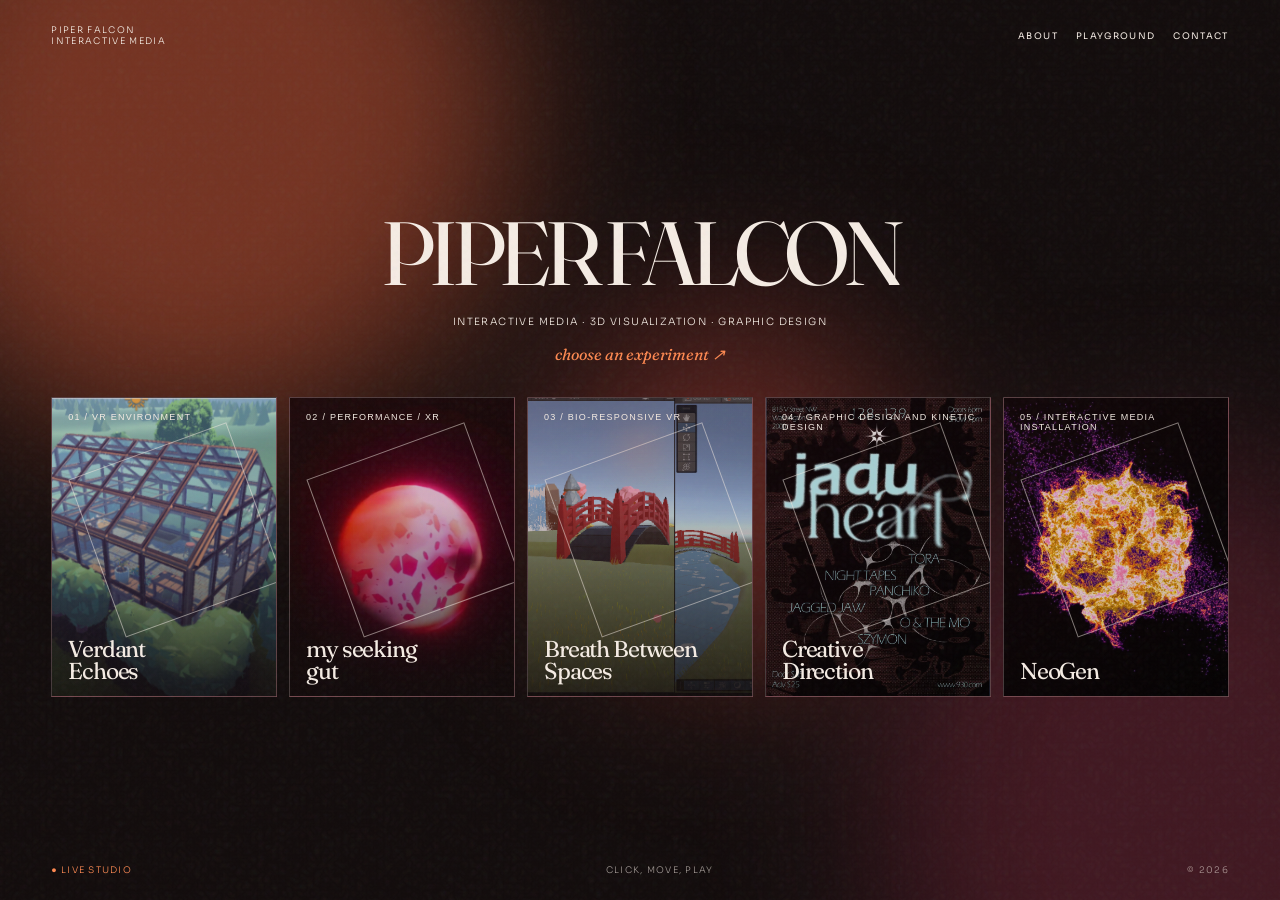
==== index.html @ ee4514fc "Add currentDetail and update project details" ====
<!doctype html>
<html lang="en">
<head>
  <meta charset="UTF-8"><meta name="viewport" content="width=device-width,initial-scale=1">
  <title>Piper Falcon — Interdisciplinary Media Artist</title>
  <link rel="preconnect" href="https://fonts.googleapis.com">
  <link rel="preconnect" href="https://fonts.gstatic.com" crossorigin>
  <link href="https://fonts.googleapis.com/css2?family=Fraunces:opsz,wght@9..144,400;9..144,500&family=Sora:wght@300;400;500&display=swap" rel="stylesheet">
  <style>
    :root{
        --ink:#130d0d;
        --panel:#1d1113;
        --cream:#f5ece4;
        --orange:#ff8a52;
        --wine:#6b2334;
        --serif:Fraunces,Georgia,serif;
        --sans:Sora,Arial,sans-serif
    }
    *{
        box-sizing:border-box;
    }
    body{
        margin:0;
        background:var(--ink);
        color:var(--cream);
        font-family:var(--sans);
        font-weight:300;
        min-height:100svh;
        overflow:hidden;
    }
    .grain{
        position:fixed;
        inset:0;
        z-index:20;
        pointer-events:none;
        opacity:.05;
        background-image:url("data:image/svg+xml,%3Csvg viewBox='0 0 160 160' xmlns='http://www.w3.org/2000/svg'%3E%3Cfilter id='n'%3E%3CfeTurbulence baseFrequency='.8' numOctaves='4'/%3E%3C/filter%3E%3Crect width='100%25' height='100%25' filter='url(%23n)'/%3E%3C/svg%3E")
    }
    .cursor{
        position:fixed;
        width:44px;
        height:44px;
        border-radius:50%;
        background:var(--orange);
        filter:blur(18px);
        opacity:.23;
        pointer-events:none;
        z-index:30;
        transform:translate(-50%,-50%);
        transition:width .6s,height .6s,opacity .6s;
    }
    .cursor.big{
        width:120px;
        height:120px;
        opacity:.38;
    }
    .blobs{
        position:fixed;
        inset:0;
        overflow:hidden;
        z-index:-1;
    }
    .blob{
        position:absolute;
        border-radius:50%;
        filter:blur(80px);
        opacity:.52;
        mix-blend-mode:screen;
    }
    .blob.a{
        width:50vw;
        height:50vw;
        background:#cf5837;
        left:-10vw;
        top:-16vw;
        animation:d1 40s ease-in-out infinite alternate;
    }
    .blob.b{
        width:46vw;
        height:54vw;
        background:var(--wine);
        right:-15vw;
        bottom:-20vw;
        animation:d2 53s ease-in-out infinite alternate;
    }
    .blob.c{
        width:28vw;
        height:28vw;
        background:#9e3a31;
        left:43%;top:34%;
        animation:d3 48s ease-in-out infinite alternate;
    }
    @keyframes d1{
        to{
            transform:translate(25vw,24vh);
        }}
    @keyframes d2{
        to{
            transform:translate(-26vw,-22vh);
        }}
    @keyframes d3{
        to{
            transform:translate(-14vw,18vh) scale(1.35);
        }}
    .shell{
        height:100svh;
        min-height:620px;
        padding:24px clamp(20px,4vw,58px);
        display:grid;
        grid-template-rows:auto 1fr auto;
    }
    .top{
        display:flex;
        justify-content:space-between;
        align-items:center;
        z-index:2;
    }
    .mark{
        font-size:9px;
        line-height:1.2;
        letter-spacing:.15em;
        text-transform:uppercase;
    }
    .menu{
        display:flex;
        gap:18px;
    }
    .menu button,.close{
        appearance:none;
        border:0;
        background:none;
        color:var(--cream);
        font:9px var(--sans);
        letter-spacing:.15em;
        text-transform:uppercase;
        cursor:pointer;
        padding:6px 0;
    }
    .menu button:hover,.menu button.active{
        color:var(--orange);
    }
    .stage{
        display:flex;
        flex-direction:column;
        align-items:center;
        text-align:center;
        gap:2.5vw;
        max-width:1400px;
        width:100%;
        margin:auto;
    }

    .title{
        width:100%;
    }

    .title h1{
        font:400 clamp(3rem,7vw,7rem)/.85 var(--serif);
        letter-spacing:-.07em;
        margin:0;
    }
    .title p{
        font-size:10px;
        letter-spacing:.14em;
        line-height:1.8;
        text-transform:uppercase;
        margin:1.4rem 0 0;
    }
    .hint{
        color:var(--orange);
        font:italic 16px var(--serif);
        margin-top:.8rem;
        transform:none;
        display:inline-block;
    }
    .work-grid{
        display:grid;
        grid-template-columns:repeat(5,1fr);
        gap:12px;
        align-self:center;
        width:100%;
    }
    .project{
        height:clamp(180px,24vw,300px);
        padding:16px;
        position:relative;
        text-align:left;
        border:1px solid rgba(245,236,228,.18);
        color:var(--cream);
        cursor:pointer;
        overflow:hidden;
        background:linear-gradient(135deg,#5d2630,#1e1215);
        transition:transform 1.6s cubic-bezier(.2,.8,.2,1),border-color .4s;
    }

    .project:before{
        content:"";
        position:absolute;
        width:74%;
        aspect-ratio:1;
        border:1px solid rgba(245,236,228,.5);
        left:18%;
        top:16%;
        transform:rotate(-20deg);
        transition:transform .8s;z-index:1;
    }
    .project img{
        position:absolute;
        inset:0;
        width:100%;
        height:100%;
        object-fit:cover;
        opacity:.8;
        transition:transform .8s;
    }
    .project.image-project:after{
        content:"";
        position:absolute;
        inset:0;
        background:linear-gradient(0deg,rgba(18,12,12,.82),rgba(18,12,12,.03) 65%);
    }
    .project:hover{
        transform:translateY(-9px);
        border-color:var(--orange);
    }
    .project:hover:before{
        transform:rotate(15deg) scale(1.2);
    }
    .project:hover img{
        transform:scale(1.08);
    }
    .project small{
        position:absolute;
        top:14px;
        left:16px;
        font-size:9px;
        letter-spacing:.14em;
        text-transform:uppercase;
        z-index:2;
    }
    .project strong{
        position:absolute;
        bottom:14px;
        left:16px;
        font:400 clamp(1.15rem,1.8vw,1.8rem)/.95 var(--serif);
        letter-spacing:-.05em;
        z-index:2;
    }
    .bottom{
        display:flex;
        justify-content:space-between;
        align-items:end;
        font-size:9px;
        letter-spacing:.14em;
        text-transform:uppercase;
        color:rgba(245,236,228,.62);
    }
    .pulse{
        color:var(--orange);
        animation:pulse 2.5s ease infinite;
    }
    @keyframes pulse{
        50%{opacity:.3};
    }
    .overlay{
        position:fixed;
        inset:0;
        background:rgba(12,7,8,.76);
        backdrop-filter:blur(14px);
        z-index:40;
        display:grid;
        place-items:center;
        padding:clamp(16px,4vw,50px);
        opacity:0;
        pointer-events:none;
        transition:opacity .5s;
    }
    .overlay.open{
        opacity:1;
        pointer-events:auto;
    }
    .modal{
        width:min(1120px,100%);
        height:min(760px,88svh);
        background:#211315;
        border:1px solid rgba(245,236,228,.2);
        position:relative;
        display:grid;
        grid-template-columns:1fr;
        overflow:auto;
        transform:translateY(20px);
        transition:transform .6s;
    }
    .overlay.open .modal{
        transform:none;
    }
    .close{
        position:absolute;
        right:22px;
        top:18px;
        z-index:4;
    }
    .modal-art{
        height:clamp(390px,58vh,620px);
        min-height:390px;
        background:linear-gradient(145deg,#a54633,#2b151d);
        position:relative;
        overflow:hidden;
    }
    .modal-art:before{
        content:"";
        position:absolute;
        width:66%;
        height:66%;
        border:1px solid rgba(245,236,228,.55);
        left:16%;
        top:15%;
        transform:rotate(-17deg);
    }
    .modal-art:after{
        content:"process / sketch / render";
        position:absolute;
        left:10%;
        bottom:9%;
        color:var(--orange);
        font:italic 18px var(--serif);
        transform:none;
    }
    .modal-art.has-image:before{
        display:none;
    }
    .modal-art.has-image:after{
        content:"";
        display:block;
        inset:0;
        left:0;
        bottom:auto;
        transform:none;
        background:linear-gradient(135deg,rgba(13,8,10,.53),rgba(19,13,13,.14) 55%,rgba(255,138,82,.16)),url("data:image/svg+xml,%3Csvg viewBox='0 0 140 140' xmlns='http://www.w3.org/2000/svg'%3E%3Cfilter id='n'%3E%3CfeTurbulence baseFrequency='.95' numOctaves='3'/%3E%3C/filter%3E%3Crect width='100%25' height='100%25' filter='url(%23n)' opacity='.38'/%3E%3C/svg%3E");
        mix-blend-mode:soft-light;
        pointer-events:none;
    }
    .modal-art img,.modal-art video{
        width:100%;
        height:100%;
        min-height:100%;
        object-fit:cover;
        display:block;
    }
    .modal-art.has-image img{
        object-fit:cover;
        padding:0;
        background:#151013;
        filter:saturate(.72) contrast(.88) brightness(.76);
        transform:scale(1.025);
    }
    .modal-art.has-video video{
        filter:saturate(.78) contrast(.9) brightness(.78);
    }
    .modal-copy{
        padding:clamp(40px,7vw,92px) clamp(25px,9vw,150px);
        display:flex;
        flex-direction:column;
        justify-content:center;
    }
    .modal-copy small{
        color:var(--orange);
        font-size:9px;
        letter-spacing:.15em;
        text-transform:uppercase;
    }
    .modal-copy h2{
        font:400 clamp(3.5rem,6vw,6rem)/.85 var(--serif);
        letter-spacing:-.08em;
        margin:1rem 0 1.8rem;
    }
    .modal-copy p{
        font-size:13px;
        line-height:1.9;
        color:rgba(245,236,228,.72);
        max-width:680px;
    }
    .modal-copy button{
        align-self:flex-start;
        margin-top:1.5rem;
        color:var(--orange);
        background:none;
        border:0;
        border-bottom:1px solid var(--orange);
        padding:0 0 .5rem;
        font:10px var(--sans);
        letter-spacing:.14em;
        text-transform:uppercase;
        cursor:pointer;
    }
    .case-study{
        display:none;
        margin-top:2.5rem;
    }

    .case-study.show{
        display:block;
    }
  
    .case-study h3{
        font:400 1.4rem var(--serif);
        margin:2.4rem 0 .6rem;
        color:var(--cream);
    }
    .case-study h4{
        color:var(--orange);
        font-size:9px;
        letter-spacing:.16em;
        text-transform:uppercase;
        margin:3.4rem 0 .7rem;
    }
    .case-study p{
        font-size:12px;
        line-height:1.8;
    }
    .case-gallery,.case-gallery.environment{
        display:grid;
        grid-template-columns:1fr;
        gap:1.25rem;
        margin-top:1.25rem;
    }
    .case-gallery:not(.creative-gallery) img,.case-gallery:not(.creative-gallery) video{
        width:100%;
        aspect-ratio:1.45;
        object-fit:cover;
        filter:saturate(.85);
        transition:filter .4s;
    }
    .case-gallery img:hover{
        filter:saturate(1.15);
    }
    .asset-label{
        display:block;
        color:rgba(245,236,228,.55);
        font-size:9px;
        letter-spacing:.1em;
        text-transform:uppercase;
        margin-top:7px;
    }
    .play{
        position:fixed;
        inset:0;
        background:var(--panel);
        z-index:35;
        padding:clamp(20px,4vw,58px);
        transform:translateY(100%);
        transition:transform .75s cubic-bezier(.75,0,.2,1);
    }
    .play.open{
        transform:none;
    }
    .playhead{
        display:flex;
        justify-content:space-between;
        align-items:start;
    }
    .play h2{
        font:400 clamp(3.6rem,8vw,8rem)/.85 var(--serif);
        letter-spacing:-.08em;
        margin:2rem 0;
    }
    .canvas{
        height:min(54vh,520px);
        border:1px solid rgba(245,236,228,.18);
        position:relative;
        overflow:hidden;
        cursor:crosshair;
        background:#33161c;
    }
    .trail{
        position:absolute;
        inset:0;
        width:100%;
        height:100%;
        pointer-events:none;
        mix-blend-mode:screen;
    }
    .orb{
        width:250px;
        height:250px;
        border-radius:50%;
        position:absolute;
        left:50%;
        top:50%;
        transform:translate(-50%,-50%);
        background:radial-gradient(circle at 35% 30%,#ffe1bd,#ff8050 25%,#72253e 64%,transparent 67%);
        filter:blur(2px);
        transition:transform .16s ease;
        pointer-events:none;
    }
    .canvas p{
        position:absolute;
        z-index:2;
        left:20px;
        bottom:14px;
        margin:0;
        font-size:9px;
        letter-spacing:.15em;
        line-height:1.8;
        text-transform:uppercase;
        pointer-events:none;
    }
    .play .close{
        position:static;
    }
    .aboutcard{
        position:fixed;
        inset:0;
        background:rgba(12,7,8,.8);
        backdrop-filter:blur(14px);
        z-index:36;
        display:grid;place-items:center;
        padding:20px;
        opacity:0;
        pointer-events:none;
        transition:.45s;
    }
    .aboutcard.open{
        opacity:1;
        pointer-events:auto;
    }
    .aboutinner{
        max-width:700px;
        text-align:center;
    }
    .aboutinner h2{
        font:400 clamp(3.5rem,9vw,8rem)/.84 var(--serif);
        letter-spacing:-.08em;
        margin:1rem 0 2rem;
    }
    .aboutinner p{
        max-width:500px;
        margin:0 auto;
        line-height:1.9;
        font-size:14px;
        color:rgba(245,236,228,.72);
    }
    .aboutinner .close{
        position:static;
        margin-top:3rem;
        color:var(--orange);
        border-bottom:1px solid var(--orange);
    }
    @media(max-width:680px){
        body{overflow:auto}
        .shell{
            min-height:100svh;
            height:auto;
        }
        .stage{
            grid-template-columns:1fr;
            padding:8vh 0 4vh;
            gap:3rem;
        }
        .work-grid{
            width:100%;
            display:grid;
            grid-template-columns:repeat(2, minmax(120px, 1fr));
            gap:12px;
            align-self:center;
            max-height:70vh;
            overflow-y:auto;
            padding-right:6px;
        }
        .modal{
            grid-template-columns:1fr;
            overflow:auto;
        }
        .modal-art{
            min-height:220px;
        }
        .modal-copy{
            min-height:420px;
        }
        .menu{
            gap:10px;
        }
        .menu button{
            font-size:8px;
        }
        .bottom{
            margin-top:1.5rem;
        }
    }
    .case-gallery.creative-gallery{
        display:block;
        column-count:2;
        column-gap:10px;
        margin-top:1.5rem;
    }
    .case-gallery.creative-gallery figure {
        display:inline-block;
        width:100%;
        margin: 0 0 10px;
        break-inside:avoid;
    }
    .case-gallery.creative-gallery img{
        width:100%;
        height:auto;
        aspect-ratio:auto;
        object-fit:contain;
        display:block;
        filter:saturate(.85);
        transition:transform .4s ease, filter .4s ease;
    }
    .case-gallery.creative-gallery img:hover{
        transform:translateY(-5px);
        filter:saturate(1.15);
    }
    .case-gallery.creative-gallery figcaption{
        margin-top:7px;
    }

    .coverflow{
        position:relative;
        width:100%;
        height:100%;
        transform-style:preserve-3d;
    }

    .coverflow::-webkit-scrollbar{
        display:none;
    }

    .cover{
        position:absolute;
        top:50%;
        left:50%;
        max-width:420px;
        max-height:420px;
        display:flex;
        justify-content:center;
        align-items:center;
        transform-style:preserve-3d;
        transform-origin: center center;
        transition:transform 2.5s cubic-bezier(.25,.85,.25,1), opacity:.9s, filter .9s;
        cursor:pointer;
    }

    .cover.active{
        transform: rotateY(0deg) scale(1.15);
        opacity:1;
        filter:none;
        z-index:20;
    }

    .cover.active + .cover{
        transform: rotateY(-35deg) scale(.82);
    }

    .cover:first-child{
        margin-left:0;
    }

    .cover img, .cover video{
        max-width:420px;
        max-height:420px;
        object-fit:cover;
        width:auto;
        height:auto;
        box-shadow:0 20px 40px rgba(0,0,0,.6);
        -webkit-box-reflect:
            below 8px
            linear-gradient(transparent,rgba(255,255,255,.22)
        );
    }

    .coverflow-stage{
        background:radial-gradient(circle at center, rgba(70,70,70,.12) 0%, rgba(15,15,15,.9) 45%, #000 100%);
        height:600px;
        overflow:hidden;
        position:relative;
        perspective:3000px;
        perspective-origin:center 35%;
    }

    .cover span{
        display:block;
        margin-top:14px;
        text-align:center;
        font-size:.8rem;
        letter-spacing:.12em;
        text-transform:uppercase;
    }

    .cover-btn{
        position:absolute;
        top:50%;
        transform:translateY(-50%);
        width:44px;
        height:44px;
        border:none;
        border-radius:50%;
        background:rgba(255,255,255,.08);
        color:white;
        cursor:pointer;
        z-index:100;
    }

.cover-btn.prev{
    left:20px;
}

.cover-btn.next{
    right:20px;
}

.website-preview{
    display:flex;
    flex-direction:column;
    align-items:center;
    gap:1.25rem;
    margin:3rem 0;
}

.website-preview img{
    width:100%;
    border:1px solid rgba(255,255,255,.12);
}

.website-link{
    color:#ff7a3d;
    text-decoration:none;
    font-family:"JetBrains Mono", monospace;
    text-transform:uppercase;
    letter-spacing:.15em;
    font-size:.8rem;
    transition:.25s ease;
}

.website-link:hover{
    color:#fff;
    transform:translateY(-2px);
}

  </style>
</head>
<body>
  <div class="grain"></div>
  <div class="cursor"></div>
  <div class="blobs">
    <i class="blob a"></i>
    <i class="blob b"></i>
    <i class="blob c"></i>
  </div>

  <main class="shell">

    <header class="top">
        <span class="mark">Piper Falcon<br>Interactive media
            </span>
        <nav class="menu">
            <button data-open="about">About</button>
            <button data-open="play">Playground</button>
            <button data-open="contact">Contact</button>
        </nav>
    </header>

    <section class="stage">
        <div class="title">
            <h1>PIPER FALCON</h1>
            <p>Interactive media · 3D visualization · Graphic design</p>
            <span class="hint">choose an experiment ↗</span>
        </div>
        <div class="work-grid" aria-label="Projects">
            <button class="project image-project" data-project="Verdant Echoes">
                <img src="images/verdant-exterior.png" alt="Verdant Echoes virtual greenhouse exterior">
                <small>01 / VR environment</small>
                <strong>Verdant<br>Echoes</strong>
            </button>
            <button class="project image-project" data-project="my seeking gut">
                <img src="images/seeking-gut-nebula.png" alt="Generative nebula visual for my seeking gut">
                <small>02 / performance / XR</small>
                <strong>my seeking<br>gut</strong>
            </button>
            <button class="project image-project" data-project="Breath Between Spaces">
                <img src="images/breath-environment-overview.png" alt="Breath Between Spaces virtual garden">
                <small>03 / bio-responsive VR</small>
                <strong>Breath Between<br>Spaces</strong>
            </button>
            <button class="project" data-project="Creative Direction">
                <img src="images/creative-hero.jpg" alt="Creative Direction">
                <small>04 / Graphic Design and Kinetic Design</small>
                <strong>Creative<br>Direction</strong>
            </button>
            <button class="project" data-project="NeoGen">
                <img src="images/neoGen-cover.jpg" alt="NeoGen Installation Proposal">
                <small>05 / Interactive Media Installation</small>
                <strong>NeoGen</strong>
            </button>
        </div>
    </section>

    <footer class="bottom">
        <span class="pulse">● live studio</span>
        <span>Click, move, play</span>
        <span>© 2026</span>
    </footer>

  </main>

  <section class="overlay" id="projectModal">
    <article class="modal">
        <button class="close" data-close="projectModal">Close ×
            </button>
        <div class="modal-art" id="modalArt"></div>
        <div class="modal-copy">
            <small id="projectType">Selected work</small>
            <h2 id="projectTitle">Verdant<br>Echoes</h2>
            <p id="projectText">An immersive VR installation exploring the emotional symbolism of plants across American and Korean cultural contexts.</p>
            <button id="cycle">Next process note ↓</button>
            <div class="case-study" id="verdantDetail">
                <h4>01 / Enter the environment</h4>
                <div class="case-gallery environment">
                    <figure>
                        <img src="images/verdant-exterior.png" alt="Exterior view of the Verdant Echoes greenhouse">
                        <figcaption class="asset-label">Virtual greenhouse exterior</figcaption>
                    </figure>
                    <figure>
                        <img src="images/verdant-greenhouse.png" alt="Inside the Verdant Echoes greenhouse">
                        <figcaption class="asset-label">Greenhouse interior</figcaption>
                    </figure>
                    <figure>
                        <img src="images/verdant-shelf.png" alt="Decorative shelf integrated in the VR greenhouse">
                        <figcaption class="asset-label">Environmental prop integration</figcaption>
                    </figure>
                </div>
                <h3>Project overview</h3>
                <p>Verdant Echoes explores how emotional cues can be communicated through environmental design. I modeled and developed emotion-based plant and decorative assets, translating abstract ideas into form, color, and material within an immersive space.</p>
                <h3>Concept & intent</h3>
                <p>Descriptive keywords and visual references guided plant silhouette, surface detail, and palette—making emotional qualities readable as tangible in-world assets.</p>
                <h4>02 / Research sketches</h4>
                <p>Early plant research connected reference imagery, emotional descriptors, and form studies. These sketches established the visual language that guided each final model.</p>
                <div class="case-gallery">
                    <figure>
                        <img src="images/verdant-research-sketches-01.png" alt="Early plant emotion research and concept sketches">
                        <figcaption class="asset-label">Emotion, reference & silhouette studies</figcaption>
                    </figure>
                    <figure>
                        <img src="images/verdant-research-sketches-02.png" alt="Additional plant concept sketches and research">
                        <figcaption class="asset-label">Plant research continuation</figcaption>
                    </figure>
                </div>
                <h4>03 / Plant & prop development</h4>
                <p>Each asset was modeled in Maya with clean topology and optimized for real-time VR. Scale, variation, and placement were designed to support mood, spatial rhythm, and visual cohesion inside the greenhouse.</p>
                <div class="case-gallery">
                    <figure>
                        <img src="images/verdant-flowers.png" alt="Flower assets in development">
                        <figcaption class="asset-label">Plant study</figcaption>
                    </figure>
                    <figure>
                        <img src="images/verdant-planter-box.jpg" alt="Wooden planter box 3D asset">
                        <figcaption class="asset-label">Planter box</figcaption>
                    </figure>
                    <figure>
                        <img src="images/verdant-wheel-planter.jpg" alt="Wheel planter 3D asset">
                        <figcaption class="asset-label">Wheel planter</figcaption>
                    </figure>
                    <figure>
                        <img src="images/verdant-poppy.jpg" alt="Poppy 3D plant asset">
                        <figcaption class="asset-label">Poppy</figcaption>
                    </figure>
                    <figure>
                        <img src="images/verdant-wire-shelf.jpg" alt="Wire shelf 3D prop asset">
                        <figcaption class="asset-label">Wire shelf</figcaption>
                    </figure>
                    <figure>
                        <img src="images/verdant-lotus.jpg" alt="Lotus 3D plant asset">
                        <figcaption class="asset-label">Lotus</figcaption>
                    </figure>
                    <figure>
                        <img src="images/verdant-mugwort.jpg" alt="Mugwort 3D plant asset">
                        <figcaption class="asset-label">Mugwort</figcaption>
                    </figure>
                </div>
                <h3>Research context</h3>
                <p>Developed alongside a study of how environmental elements influence emotional perception in immersive VR experiences. Those findings informed asset design decisions throughout the project.</p>
            </div>
            <div class="case-study" id="gutDetail">
                <h4>01 / A ritual in extended reality</h4>
                <div class="case-gallery environment">
                    <figure>
                        <video controls preload="metadata" poster="images/seeking-gut-nebula.png">
                            <source src="images/seeking-gut-performance-recording.mp4" type="video/mp4">
                        </video>
                        <figcaption class="asset-label">Performance study / in development</figcaption>
                    </figure>
                </div>
                <h3>Project overview</h3>
                <p>
                    <em>my seeking gut</em> is an immersive cross-cultural performance exploring healing and transformation through Ssitkim-gut, a Korean spiritual cleansing ritual. AR/VR immersion and audience participation translate ritual into an interactive experience.</p>
                    <h3>Collaboration</h3>
                    <p>Directed by Moss in collaboration with Semi Ryu, Ph.D., whose work explores Korean healing rituals, the virtual body, and extended reality; and Soo Jung Chae, a Pansori singer, Shamanic practitioner, and professor of Korean Traditional Arts.</p>
                    <h4>02 / Generative atmosphere</h4>
                    <div class="case-gallery">
                        <figure>
                            <img src="images/seeking-gut-touchdesigner.png" alt="TouchDesigner network for a generative nebula">
                            <figcaption class="asset-label">Generative nebula system</figcaption>
                        </figure>
                        <figure>
                            <img src="images/seeking-gut-nebula.png" alt="Generative red and pink nebula visual">
                            <figcaption class="asset-label">Visualizing cleansing & transformation</figcaption>
                        </figure>
                    </div>
                    <h4>03 / Audience participation</h4>
                    <div class="case-gallery environment">
                        <figure>
                            <img src="images/seeking-gut-xr-participation.png" alt="Participant wearing a VR headset and engaging with the performance">
                            <figcaption class="asset-label">XR immersion & participatory ritual</figcaption>
                        </figure>
                    </div>
                    <h3>In development</h3>
                    <p>Korean and US premieres are projected for fall 2026 and spring 2027. Center for the Arts at Wesleyan University will present a seminar on the work’s philosophies of experience, September 24–27, 2026.</p>
                </div>
                <div class="case-study" id="breathDetail">
                    <h4>01 / Enter the environment</h4>
                    <div class="case-gallery environment">
                        <figure>
                            <video controls preload="metadata" poster="images/breath-unity-terrain.png">
                                <source src="images/breath-walkthrough-02.mp4" type="video/mp4">
                            </video>
                            <figcaption class="asset-label">VR environment walkthrough</figcaption>
                        </figure>
                        <figure>
                            <img src="images/breath-environment-overview.png" alt="Breath Environment Overview">
                            <figcaption class="asset-label">Zen island overview</figcaption>
                        </figure>
                    </div>
                    <h3>Project overview</h3>
                    <p>
                        <em>Breath Between Spaces</em>is a bio-responsive virutal reality experience designed to help medical students and healthcare professionals reconnect with their bodies through breath, stillness, and immersive environmental interaction. Instead of rewarding constant movement, the experience encourages users to slow down, breathe, and simply be present within a peaceful Zen-inspired landscape.
                    </p>
                    <h3>Concept &amp; intent</h3>
                    <p>The project explores how virtual environments can encourage mindfulness through active presence rather than passive relaxation. Breathing becomes the primary form of interaction, creating a visual bio-feedback loop where the world gently responds to the user's physiological state.</p>
                    <h4>02 / Environment Development</h4>
                    <div class="case-gallery">
                        <figure>
                        <img src="images/breath-waterfall-vfx.png" alt="Breath Environment 1">
                        <figcaption class="asset-label">Environment composition</figcaption>
                    </figure>
                    <figure>
                        <img src="images/breath-maya-garden.png" alt="Sand Environment">
                        <figcaption class="asset-label">Landscape development</figcaption>
                    </figure>
                </div>
                <h3>My role</h3>
                <p>I led concept development and collaborated to create the immersive environment through 3D modeling, Unity scene assembly, environmental composition, and real-time visual effects.  My work focused on building a calming atmosphere that supported mindful exploration while maintaining optimized VR performance.</p>
                <h4>03 / Visual effects &amp; shaders</h4>
                <div class="case-gallery">
                    <figure>
                        <img src="images/breath-water-shader.png" alt="Waterfall Shader GRaph">
                        <figcaption class="asset-label">Waterfall shader graph</figcaption>
                    </figure>
                    <figure>
                        <video controls preload="metadata" poster="images/breath-waterfall.png">
                            <source src="images/breath-vfx-study.mp4" type="video/mp4">
                        </video>
                        <figcaption class="asset-label">VFX Prototype Walkthrough</figcaption>
                    </figure>
                    <figure>
                        <img src="images/breath-leaf-particles.png" alt="Falling leaves particle system">
                        <figcaption class="asset-label">Falling leaves particle system</figcaption>
                    </figure>
                    <figure>
                        <img src="images/breath-maya-bird.png" alt="3D Modeled Bird Rig">
                        <figcaption class="asset-label">3D Modeled Bird with Rig System</figcaption>
                    </figure>
                </div>
                <h3>Technical implementation</h3>
                <p>The environment was developed in Unity using Shader Graph, particle systems, and real-time visual effects. Flowing water, animated waterfalls, drifting leaves, and subtle environmental movement were designed to reinforce relaxation without distracting from the breathing experience.</p>
                <h4>04 / Bio-Responsive interaction</h4>
                <p>The world responds directly to the user's breathing, encouraging slower, more intentional breath patterns. Stillness itself becomes an interaction mechanic-certain experiences only become available once the participant pauses movement and remains present, shifting progression away from speed and toward mindfulness.</p>
            </div>
            <div class="case-study" id="creativeDetail">
                <h4>01 / Creative Direction</h4>
                <div class="case-gallery environment">
                    <figure>
                        <img src="images/creative-hero.jpg" alt="Creative Direction Overview">
                        <figcaption class="asset-label">Visual identities for musicians</figcaption>
                    </figure>
                </div>
                <h3>Project Overview</h3>
                <p>Creative Direction is an ongoing collection of speculative branding projects developed for musicians and bands. Each identity explores how typography, imagery, merchandise, motion, and promotional materials can translate an artist's sound into a cohesive visual language. Rather than redesigning existing branding, these projects imagine new creative campaigns that extend the atmosphere of the music into physical and digital experiences.</p>
                <h4>02 / Jadu Heart</h4>
                <p>Rather than reflecting Jadu Heart's existing branding, this project explores an alternate visual identity that pushes further into the band's experimental electronic sound. Influenced by retro-futurism, CRT technology, digital decay, and surreal dreamscapes, the identity uses fragmented imagery, layered textures, and cinematic motion to create a world that feels immersive, mysterious, and emotionally charged. The resulting system spans album artwork, tour posters, merchandise, and animated visuals, imagining how the band's visual language could evolve alongside its more electronic and atmospheric music.</p>
                
                <div class="coverflow-stage">
                    <button class="cover-btn prev"><</button>
                        <div class="coverflow">
                            <div class="cover active">
                                <img src="images/jadu-poster-01.jpg">
                            </div>

                            <div class="cover">
                                <img src="images/jadu-album-01.jpg">
                            </div>

                            <div class="cover">
                                <video muted loop playsinline preload="metadata">
                                    <source src="images/jh-title2.mp4" type="video/mp4">
                                </video>
                            </div>

                            <div class="cover">
                                <img src="images/jadu-merch-tshirt.jpg">
                            </div>

                            <div class="cover">
                                <video muted loop playsinline preload="metadata">
                                    <source src="images/Jadu-Dynamic-Poster.mp4" type="video/mp4">
                                </video>
                            </div>

                            <div class="cover">
                                <video muted loop playsinline preload="metadata">
                                    <source src="images/Jh-Visual1.mp4" type="video/mp4">
                                </video>
                            </div>

                            <div class="cover">
                                <video muted loop playsinline preload="metadata">
                                    <source src="images/Jh-Visual2.mp4" type="video/mp4">
                                </video>
                            </div>

                            <div class="cover">
                                <img src="images/jadu-album-02.jpg">
                            </div>

                            <div class="cover">
                                <img src="images/jadu-poster-02.jpg">
                            </div>

                            <div class="cover">
                                <video muted loop playsinline preload="metadata">
                                    <source src="images/jadu-visual4.mp4">
                                </video>
                            </div>

                            <div class="cover">
                                <video muted loop playsinline preload="metadata">
                                    <source src="images/jadu-noise-visual.mp4">
                                </video>
                            </div>
                        </div>

                        <button class="cover-btn next">></button>
                </div>

                <h4>Artist Website</h4>
                <p>To explore how the visual identity could extend beyond print and merchandise, I designed and developed a fully coded promotional website for Jadu Heart. The site combines immersive motion, WebGL backgrounds, and interactive navigation to translate the band's atmosphere into a digital experience.</p>
                <div class="website-preview">
                    <img src="images/jadu-website.png" alt="Jadu Heart Landing Page">

                    <a href="jadu.html" class="website-link">
                        Visit Website ↗
                    </a>
                </div>


                <h4>03 / The Alan Parsons Project</h4>
                <p>This speculative campaign reimagines the visual identity of The Alan Parsons Project through contemporary graphic design while preserving the band's progressive rock roots.  Cosmic imagery, geometric layouts, and retro-futuristic typography reference the group's history while creating a modern promotional system for today's audiences.</p>
                <div class="coverflow-stage">
                    <button class="cover-btn prev"><</button>
                        <div class="coverflow">
                            <div class="cover active">
                                <img src="images/alan-parsons-poster-01.jpg">
                            </div>

                            <div class="cover">
                                <img src="images/alan-parsons-poster-02.jpg">
                            </div>

                            <div class="cover">
                                <img src="images/alan-parsons-vinyl.jpg">
                            </div>

                            <div class="cover">
                                <img src="images/alan-parsons-tourposter.jpg">
                            </div>

                            <div class="cover">
                                <video muted loop playsinline preload="metadata">
                                    <source src="images/Audio-Prisms.mp4" type="video/mp4">
                                </video>
                            </div>
                        </div>

                        <button class="cover-btn next">></button>
                </div>


                <h4>Artist Website</h4>
                <p>To explore how the visual identity could extend beyond print and merchandise, I designed and developed a fully coded promotional website for The Alan Parsons Project. The site combines immersive motion, WebGL backgrounds, and interactive navigation to translate the band's atmosphere into a digital experience.</p>
                <div class="website-preview">
                    <img src="images/app-website.png" alt="Alan Parsons Landing Page">

                    <a href="alan-parsons-project2.html" class="website-link">
                        Visit Website ↗
                    </a>
                </div>

                <h3>Design approach</h3>
                <p>Every project begins by studying the artist's music, themes, and visual references before developing moodboards, typography systems, color palettes, and promotional assets. The goal is to create complete visual identities that could exist across album releases, tour campaigns, merchandise, social media, and live experiences.</p>
            </div>

            <div class="case-study" id="installationDetail">
                <h4>01 / The Concept</h4>
                <div class="case-gallery environment">
                    <figure>
                        <img src="images/neogen-particle-reference.png" alt="Particle Reference Study">
                        <figcaption class="asset-label">Particle behavior reference</figcaption>
                    </figure>
                </div>
                <h3>Project overview</h3>
                <p>
                    <em>NeoGen</em> is a real-time interactive installation concept developed as a submission for the Seven Stars Music Festival. Participants' bodies become points of attraction within a living particle system — no controllers, screens, or instructions required. The moment someone steps into the space, their presence alone begins shaping the environment around them.
                </p>
                <h3>Concept &amp; intent</h3>
                <p>Inspired by natural phenomena — the pull of starlight, the drift of energy fields — NeoGen visualizes the invisible forces that draw people together. The piece was designed around four core values: inclusion (no prior knowledge needed), curiosity (every gesture reveals something new), sharing (the work grows richer as more people join), and wild abandon (there is no "correct" way to engage).</p>

                <h4>02 / From Prototype to Installation</h4>
                <div class="case-gallery">
                    <figure>
                        <video controls preload="metadata" poster="images/neogen-particle-reference.png">
                            <source src="images/NeoGen-Prototype.mp4" type="video/mp4">
                        </video>
                        <figcaption class="asset-label">TouchDesigner Hand Tracking Prototype</figcaption>
                    </figure>
                    <figure>
                        <img src="images/neogen-node-network.png" alt="TouchDesigner Node Network">
                        <figcaption class="asset-label">Particle attractor node network</figcaption>
                    </figure>
                </div>
                <h3>My role</h3>
                <p>I led concept development, system design, and the working prototype build. Using TouchDesigner and real-time hand tracking as a stand-in for full-body presence detection, I built a system where each hand functions as an attractor node, with particles responding dynamically to proximity and motion. I also authored the concept pitch deck outlining the installation experience, technical approach, and audience interaction design for festival submission.</p>

                <h4>03 / Technical System</h4>
                <p>The prototype runs in TouchDesigner, using MediaPipe-based tracking to detect participant position in real time and feed it into a GPU particle system. Particles respond dynamically to proximity and motion, transforming physical gestures into a shifting field of light. The final installation is designed to scale this system to full-body depth sensing, with multiple participants tracked simultaneously across a shared space — no internet connection required, with all processing running locally.</p>

                <h4>04 / Deployment &amp; Experience Design</h4>
                <div class="case-gallery">
                    <figure>
                        <img src="images/neogen-footprint-diagram.png" alt="Installation Footprint Diagram">
                        <figcaption class="asset-label">Spatial and technical requirements</figcaption>
                    </figure>
                    <figure>
                        <img src="images/config.png" alt="Floor Projection Configuration">
                        <figcaption class="asset-label">Floor projection configuration</figcaption>
                    </figure>
                </div>
                <p>As part of the pitch, I designed three deployment paths to fit different festival environments — a floor projection setup (most intuitive, particles emerging from participants' feet), a vertical LED wall (easiest to deploy, most self-contained), and an enclosed canopy or dome structure (most immersive, projecting the particle field overhead). Each configuration was scoped with its own spatial footprint, power, lighting, and budget requirements, ranging from roughly $800 for a simple LED wall setup to $8,000 for a full dome installation — giving festival organizers flexibility depending on venue and budget.</p>
            </div>

            <div class="case-study" id="coastlineDetail">
                <h4>01 / The Publication</h4>
                <div class="case-gallery environment">
                    <figure>
                        <img src="images/coastline-cover.jpg"
                            alt="Coastline 1997 magazine cover">
                        <figcaption class="asset-label">
                            Cover / Coastline Issue 03
                        </figcaption>
                    </figure>
                </div>
                <h3>Project overview</h3>
                <p>
                    <em>Coastline / 1997</em> is a fictional editorial publication inspired by the visual language of 1990s surf magazines. Rather than recreating a vintage publication literally, I reinterpreted its tactile photography, imperfect typography, collage-driven layouts, and youth culture through a contemporary art direction.
                </p>
                <h3>Concept &amp; intent</h3>

                <p>
                    The publication treats surfing as a starting point rather than a subject. The issue expands outward into road trips, music, photography, fashion, film, local culture, and the small moments that make a summer feel endless. The goal was to create a magazine that feels discovered rather than designed — something sun-faded, personal, and slightly imperfect.
                </p>

                <h4>02 / Visual Language</h4>

                <p>
                    I developed the visual system around 1990s surf and alternative music culture, combining film photography, photocopy textures, handwritten notes, oversized typography, archival imagery, and layered editorial compositions. The layouts intentionally balance structured grids with moments of visual disorder to create the feeling of a publication assembled from photographs, notes, receipts, and memories.
                </p>

                <div class="case-gallery">

                    <figure>
                        <img src="images/coastline-moodboard.jpg"
                            alt="Coastline magazine visual moodboard">
                        <figcaption class="asset-label">
                            Visual research &amp; moodboard
                        </figcaption>
                    </figure>

                    <figure>
                        <img src="images/coastline-type.jpg"
                            alt="Coastline magazine typography exploration">
                        <figcaption class="asset-label">
                            Typography &amp; layout studies
                        </figcaption>
                    </figure>

                </div>


                <h4>03 / Road Trip Editorial</h4>

                <div class="case-gallery environment">

                    <figure>
                        <img src="images/coastline-roadtrip.jpg"
                            alt="Coastline road trip editorial spread">
                        <figcaption class="asset-label">
                            Cover story / The Last Exit Before the Ocean
                        </figcaption>
                    </figure>

                </div>

                <h3>The Last Exit Before the Ocean</h3>

                <p>
                    Every road trip starts with the same promise: we'll leave before sunrise, we'll only bring what fits in the trunk, and we'll definitely make it back on time. None of those things ever happen.
                </p>

                <p>
                    Somewhere between the first gas station coffee and the fourth wrong turn, the destination stops mattering. Windows stay down. The stereo gets louder. Conversations drift from tomorrow's waves to the people we'll probably never see again.
                </p>

                <p>
                    We measured time differently that summer — not by days, but by sunsets, gas receipts, playlists, and how much sand collected on the floor of the car.
                </p>


                <h4>04 / Music &amp; Culture</h4>

                <div class="case-gallery">

                    <figure>
                        <img src="images/coastline-music-editorial.jpg"
                            alt="Coastline music editorial spread">
                        <figcaption class="asset-label">
                            Music editorial / Sound of the Coast
                        </figcaption>
                    </figure>

                    <figure>
                        <img src="images/coastline-music-spread.jpg"
                            alt="Coastline alternative music editorial">
                        <figcaption class="asset-label">
                            Artist feature &amp; record culture
                        </figcaption>
                    </figure>

                </div>

                <p>
                    Music became another way of documenting the world of the issue. I treated albums, mixtapes, local shows, and record stores as part of the same cultural landscape as surfing and travel. The editorial language shifts between photography, handwritten annotations, track lists, reviews, and found imagery to make the section feel personal rather than promotional.
                </p>


                <h4>05 / Speculative Advertising</h4>

                <div class="case-gallery">

                    <figure>
                        <img src="images/sugar-static-ad.jpg"
                            alt="Sugar Static surreal vinyl advertisement">
                        <figcaption class="asset-label">
                            Sugar Static / No One Home — vinyl campaign
                        </figcaption>
                    </figure>

                    <figure>
                        <img src="images/sugar-static-record.jpg"
                            alt="Sugar Static vinyl record and album sleeve on beach">
                        <figcaption class="asset-label">
                            Album product visualization
                        </figcaption>
                    </figure>

                </div>

                <h3>Dive Into the Sound</h3>

                <p>
                    I created a speculative music advertisement for fictional band Sugar Static and their album <em>No One Home</em>. The campaign turns the vinyl record into a surreal swimming pool, transforming the physical format of the music into an environment. The facing page shifts from surreal image-making into a tactile product composition, presenting the record and sleeve as an object found on the beach.
                </p>


                <h4>06 / Editorial System</h4>

                <div class="case-gallery">

                    <figure>
                        <img src="images/coastline-spread-01.jpg"
                            alt="Coastline editorial magazine spread">
                        <figcaption class="asset-label">
                            Feature spread
                        </figcaption>
                    </figure>

                    <figure>
                        <img src="images/coastline-spread-02.jpg"
                            alt="Coastline editorial magazine layout">
                        <figcaption class="asset-label">
                            Culture &amp; photography spread
                        </figcaption>
                    </figure>

                    <figure>
                        <img src="images/coastline-spread-03.jpg"
                            alt="Coastline magazine advertising spread">
                        <figcaption class="asset-label">
                            Editorial advertising system
                        </figcaption>
                    </figure>

                </div>


                <h3>My role</h3>

                <p>
                    I developed the publication concept, art direction, editorial layouts, typography system, image treatment, advertising concepts, and visual identity. The project allowed me to explore graphic design through the lens of cultural storytelling — treating the magazine not simply as a collection of pages, but as a complete visual world.
                </p>


                <h3>Design approach</h3>

                <p>
                    The final publication combines editorial structure with intentionally imperfect details: layered photographs, handwritten annotations, analog textures, oversized type, and unexpected visual relationships. I wanted the work to feel nostalgic without becoming a direct recreation of the past — using the visual language of the 1990s to tell a new story.
                </p>

            </div>
        </div>
    </article>
  </section>

  <section class="play" id="play">
    <header class="playhead">
        <span class="mark">Playground / 04</span>
        <button class="close" data-close="play">Close ×</button>
    </header>
    <h2>Move slowly.</h2>
    <div class="canvas" id="canvas">
        <canvas class="trail" id="trail"></canvas>
        <div class="orb" id="orb"></div>
        <p>fluid study<br>leave a little light behind</p>
    </div>
  </section>

  <section class="aboutcard" id="about">
    <div class="aboutinner">
        <span class="mark" style="color:var(--orange)">About Piper</span>
        <h2>Making the digital feel tactile.</h2>
        <p>I'm an interdisciplinary designer working in the space between physical interaction and digital environments. My practice moves across VR, real-time generative systems, and brand design, because I'm drawn to the same question from every angle: how do you make technology feel felt, not just seen?
        I work fluently across Blender, Maya, TouchDesigner, and Unity for 3D and real-time systems, and Adobe's creative suite, Figma, and front-end code (HTML/CSS/JS) for everything visual and web-facing. But the tools are secondary.  What I truly care about is atmosphere: building things that ask people to slow down, pay attention, and notice their own presence inside a space.
        I'm currently based in Richmond, VA, graduating from VCU in a program I built myself — Creative Technological Practices — because no single major covered everything I wanted to make.</p>
        <button class="close" data-close="about">Back to the studio</button>
    </div>
  </section>

  <section class="aboutcard" id="contact">
    <div class="aboutinner">
        <span class="mark" style="color:var(--orange)">Available for selected collaborations</span>
        <h2>Let’s make something beautiful.</h2>
        <p>
            <a href="mailto:hello@piperfalcon.com" style="color:var(--cream)">hello@piperfalcon.com</a>
            <br>
            <br>Instagram · LinkedIn
        </p>
        <button class="close" data-close="contact">Back to the studio</button>
    </div>
  </section>

  <script>
    const cursor=document.querySelector('.cursor');
    let x=innerWidth/2,
        y=innerHeight/2,
        tx=x,
        ty=y;
    addEventListener('pointermove',e=>{
        tx=e.clientX;
        ty=e.clientY
    });
        
    (function loop(){
        x+=(tx-x)*.12;
        y+=(ty-y)*.12;
        cursor.style.left=x+'px';
        cursor.style.top=y+'px';
        requestAnimationFrame(loop)
    })();

    const title=document.querySelector('#projectTitle'),
        type=document.querySelector('#projectType'),
        text=document.querySelector('#projectText'),
        modal=document.querySelector('#projectModal'),
        modalArt=document.querySelector('#modalArt'),
        verdantDetail=document.querySelector('#verdantDetail'),
        gutDetail=document.querySelector('#gutDetail'), 
        breathDetail=document.querySelector('#breathDetail'), 
        creativeDetail=document.querySelector('#creativeDetail'),
        installationDetail=document.querySelector('#installationDetail'),
        currentDetail=document.querySelector('#currentDetail');
        
    const projects={
        "Verdant Echoes":["VR environment / 2025","An immersive VR installation exploring the emotional symbolism of plants across American and Korean cultural contexts."],
        "my seeking gut":["Performance / XR / 2026","An immersive cross-cultural performance exploring healing and transformation through Ssitkim-gut, with AR/VR and audience participation."],
        "Breath Between Spaces":["Bio-Responsive VR / 2026","A VR experience exploring breath, presence, and restorative interaction through immersive environments."],
        "Creative Direction":["Visual Concept Work / 2026","Visual identities, promotional campaigns, and speculative branding for music artists.."],
        "NeoGen":["Interactive Installation / 2026","A real-time interactive installation concept where participant movement shapes a living particle system, designed for Seven Stars Music Festival."],
        "Rip Current / 1997":["Editorial Design / 2026", "A fictional 1990s-inspired surf and culture magazine exploring road trips, music, photography, and the fleeting feeling of summer."]

    };

    document.querySelectorAll('.project').forEach(b=>{
        b.addEventListener('click',()=>{
            let name=b.dataset.project;
            let p=projects[name];

            title.innerHTML=
              name==='my seeking gut'
                ? 'my seeking<br>gut'
                : name.replace(' ', '<br>');
            
            type.textContent=p[0];
            text.textContent=p[1];
            
            let isVerdant=name==='Verdant Echoes';
            let isGut=name==='my seeking gut';
            let isBreath=name==='Breath Between Spaces';
            let isCreative=name==='Creative Direction';
            let isInstallation=name==='NeoGen';
            let isCurrent=name==='Rip Current / 1997';

            
            verdantDetail.classList.toggle('show',isVerdant);
            gutDetail.classList.toggle('show',isGut);
            breathDetail.classList.toggle('show',isBreath);
            creativeDetail.classList.toggle('show',isCreative);
            installationDetail.classList.toggle('show', isInstallation);
            currentDetail.classlist.toggle('show',isCurrent);

            
            modalArt.classList.toggle(
                'has-image',
                isVerdant || isBreath || isCreative || isInstallation || isCurrent
            );
            
            modalArt.classList.toggle(
                'has-video',
                isGut || isBreath || isCreative || isInstallation
            );
            
            modalArt.innerHTML=
                isVerdant
                    ? '<img src="images/verdant-greenhouse.png" alt="Interior of the Verdant Echoes virtual greenhouse">'
                    : isGut
                        ?'<video autoplay muted loop playsinline><source src="images/seeking-gut-performance-recording.mp4" type="video/mp4"></video>'
                        : isBreath
                            ? '<img src="images/breath-environment-overview.png" alt= "Breath Environment Overview">'
                            : isCreative
                                ? '<img src="images/creative-hero.jpg" alt="Creative Direction Overview">'
                                : isInstallation
                                    ? '<img src="images/neoGen-cover.jpg" alt="NeoGen Cover">'
                                    : isCurrent
                                        ? '<img src="images/surf-cover.jpg" alt="Editorial Design">'
                                        : '';
                            
            modal.classList.add('open');
        });
        
        b.addEventListener('mouseenter',() => {
            cursor.classList.add('big');
        });
        
        b.addEventListener('mouseleave',()=>{
            cursor.classList.remove('big');
        });
    });
    document.querySelectorAll('[data-open]').forEach(b=>{
        b.onclick=()=>
            document
                .querySelector('#'+b.dataset.open)
                .classList.add('open');
    });

    document.querySelectorAll('[data-close]').forEach(b=>{
        b.onclick=()=>
            document
                .querySelector('#'+b.dataset.close)
                .classList.remove('open');
    });

    modal.addEventListener('click',e=>{
                if(e.target===modal){
                    modal.classList.remove('open');
                }
    });

    const notes=[
        'Next process note ↓',
        'made in blender + TouchDesigner',
        'prototype 07 / still unfinished',
        'a material test, not an answer'
    ];

    document.querySelectorAll(".coverflow-stage").forEach(stage=> {
        const covers = stage.querySelectorAll(".cover");

        let current = 0;

        function updateCoverFlow(){

            covers.forEach((cover,index)=>{
                const offset = index-current;
                let x = offset*170;
                let y =
                    offset===0
                    ? -20
                    : 0;
                let depth = -Math.abs(offset)*260;
                let rotate = 0;
                let scale = 1;
                if(offset < 0){
                    rotate = 58;
                    scale = .75;
                    x-= 40;
                }

                if(offset > 0){
                    rotate = -58;
                    scale = .75;
                    x += 40;
                }

                if(offset ===0){
                    rotate = 0;
                    scale = 1;
                    depth = 120;
                }
                let zIndex = 100-Math.abs(offset);
                let opacity = Math.abs(offset)>4 ? 0 : 1;
                cover.style.zIndex = zIndex;
                cover.style.opacity =
                    Math.max(.15,1-Math.abs(offset)*.22);
                cover.style.filter=
                    offset===0
                    ? "brightness(1)"
                    : "brightness(.55)";
                cover.style.transform = 
                `
                translate(-50%, -50%)
                translate3d(${x}px, ${y}px, ${depth}px)
                rotateY(${rotate}deg)
                scale(${scale})
                `;

                const video = cover.querySelector("video");
                if (video){

                    if (index === current) {
                        video.play();
                    } else {
                        video.pause();
                        video.currentTime = 0;
                    }
                }
            });
        }

        stage.querySelector(".next").onclick=()=>{
            current=(current + 1) % covers.length;

            updateCoverFlow();
        };

        stage.querySelector(".prev").onclick=()=>{

            current = (current - 1 + covers.length)%covers.length;

            updateCoverFlow();

        };

        updateCoverFlow();
    });

    let note=0;

    document.querySelector('#cycle').onclick=e=>{
        note=(note+1)%notes.length;
        e.target.textContent=notes[note];
    };
    
    const canvas=document.querySelector('#canvas');
    const orb=document.querySelector('#orb');
    const trail=document.querySelector('#trail');
    const ctx=trail.getContext('2d');

    let last=null;

            function resizeTrail(){
                let r=canvas.getBoundingClientRect(),
                    d=devicePixelRatio||1;
                trail.width=r.width*d;
                trail.height=r.height*d;
                ctx.setTransform(d,0,0,d,0,0);
                last=null
            }
            
            resizeTrail();
            addEventListener('resize',resizeTrail);
            canvas.addEventListener('pointermove',e=>{
                let r=canvas.getBoundingClientRect(),
                    px=e.clientX-r.left,
                    py=e.clientY-r.top;
                orb.style.left=px+'px';
                orb.style.top=py+'px';
                orb.style.transform=`translate(-50%,-50%) scale(${.8+py/r.height*.7})`;
                if(last){
                    let gradient=ctx.createLinearGradient(last.x,last.y,px,py);
                    gradient.addColorStop(0,'rgba(255,104,63,.06)');
                    gradient.addColorStop(.55,'rgba(255,156,96,.72)');
                    gradient.addColorStop(1,'rgba(255,233,194,.92)');
                    ctx.strokeStyle=gradient;
                    ctx.lineWidth=7;
                    ctx.lineCap='round';
                    ctx.shadowBlur=22;
                    ctx.shadowColor='#ff7547';
                    ctx.beginPath();
                    ctx.moveTo(last.x,last.y);
                    ctx.lineTo(px,py);
                    ctx.stroke();
                    ctx.lineWidth=2;
                    ctx.strokeStyle='rgba(255,241,214,.9)';
                    ctx.shadowBlur=8;
                    ctx.stroke()
                }
                last={
                    x:px,
                    y:py
                }
            });
            
            canvas.addEventListener('pointerleave',()=>last=null);
            (function fadeTrail(){
                ctx.save();
                ctx.globalCompositeOperation='destination-out';
                ctx.fillStyle='rgba(0,0,0,.018)';
                ctx.fillRect(0,0,trail.width,trail.height);
                ctx.restore();
                requestAnimationFrame(fadeTrail)
            })();
  </script>
</body></html>
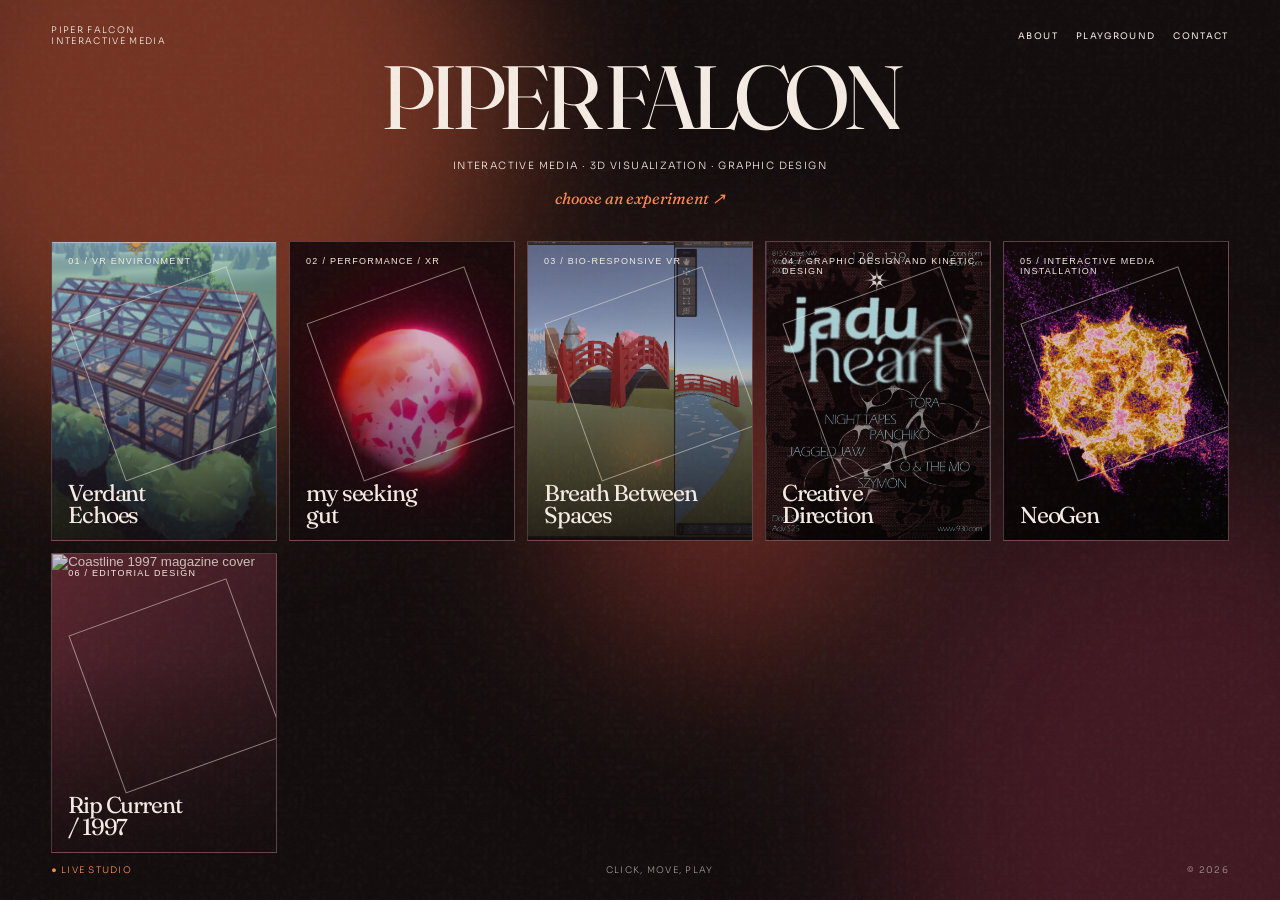
==== commit e149a72c: "updated surf project button" ====
--- a/index.html
+++ b/index.html
@@ -793,6 +793,11 @@
                 <small>05 / Interactive Media Installation</small>
                 <strong>NeoGen</strong>
             </button>
+            <button class="project image-project" data-project="Rip Current / 1997">
+                <img src="images/coastline-cover.jpg" alt="Coastline 1997 magazine cover">
+                <small>06 / Editorial Design</small>
+                <strong>Rip Current<br>/ 1997</strong>
+            </button>
         </div>
     </section>
 
@@ -1443,7 +1448,7 @@
             breathDetail.classList.toggle('show',isBreath);
             creativeDetail.classList.toggle('show',isCreative);
             installationDetail.classList.toggle('show', isInstallation);
-            currentDetail.classlist.toggle('show',isCurrent);
+            currentDetail.classList.toggle('show',isCurrent);
 
             
             modalArt.classList.toggle(
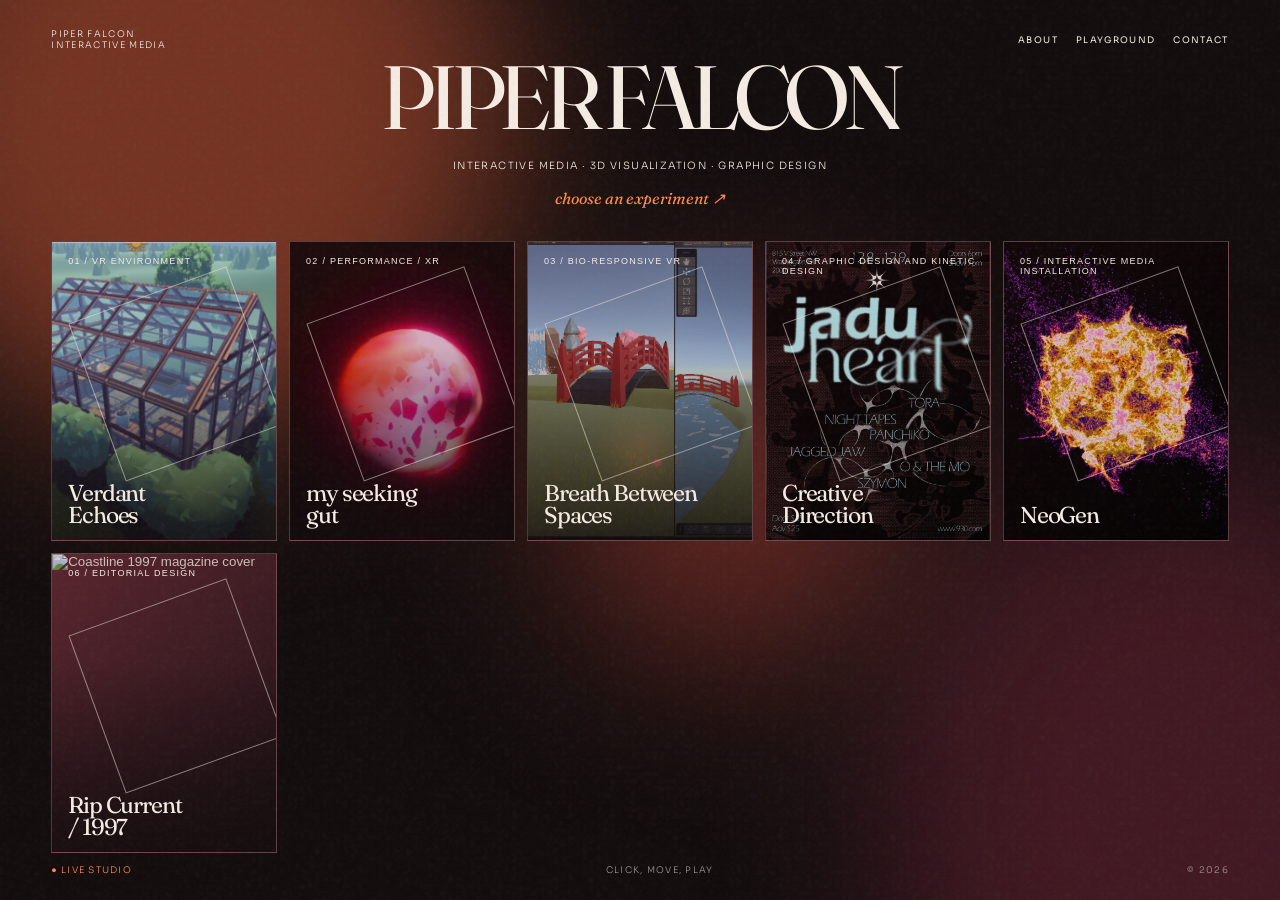
==== commit 7ea37260: "updates to magazine project" ====
--- a/index.html
+++ b/index.html
@@ -26,7 +26,8 @@
         font-family:var(--sans);
         font-weight:300;
         min-height:100svh;
-        overflow:hidden;
+        overflow-x:hidden;
+        overflow-y:auto;
     }
     .grain{
         position:fixed;
@@ -103,11 +104,11 @@
             transform:translate(-14vw,18vh) scale(1.35);
         }}
     .shell{
-        height:100svh;
-        min-height:620px;
+        min-height:100svh;
+        height:auto;
         padding:24px clamp(20px,4vw,58px);
         display:grid;
-        grid-template-rows:auto 1fr auto;
+        grid-template-rows:auto auto auto;
     }
     .top{
         display:flex;
@@ -794,7 +795,7 @@
                 <strong>NeoGen</strong>
             </button>
             <button class="project image-project" data-project="Rip Current / 1997">
-                <img src="images/coastline-cover.jpg" alt="Coastline 1997 magazine cover">
+                <img src="images/surf-cover.jpg" alt="Coastline 1997 magazine cover">
                 <small>06 / Editorial Design</small>
                 <strong>Rip Current<br>/ 1997</strong>
             </button>
@@ -1162,11 +1163,11 @@
                 <p>As part of the pitch, I designed three deployment paths to fit different festival environments — a floor projection setup (most intuitive, particles emerging from participants' feet), a vertical LED wall (easiest to deploy, most self-contained), and an enclosed canopy or dome structure (most immersive, projecting the particle field overhead). Each configuration was scoped with its own spatial footprint, power, lighting, and budget requirements, ranging from roughly $800 for a simple LED wall setup to $8,000 for a full dome installation — giving festival organizers flexibility depending on venue and budget.</p>
             </div>
 
-            <div class="case-study" id="coastlineDetail">
+            <div class="case-study" id="currentDetail">
                 <h4>01 / The Publication</h4>
                 <div class="case-gallery environment">
                     <figure>
-                        <img src="images/coastline-cover.jpg"
+                        <img src="images/surf-cover.jpg"
                             alt="Coastline 1997 magazine cover">
                         <figcaption class="asset-label">
                             Cover / Coastline Issue 03
@@ -1175,7 +1176,7 @@
                 </div>
                 <h3>Project overview</h3>
                 <p>
-                    <em>Coastline / 1997</em> is a fictional editorial publication inspired by the visual language of 1990s surf magazines. Rather than recreating a vintage publication literally, I reinterpreted its tactile photography, imperfect typography, collage-driven layouts, and youth culture through a contemporary art direction.
+                    <em>Rip Current / 1997</em> is a fictional editorial publication inspired by the visual language of 1990s surf magazines. Rather than recreating a vintage publication literally, I reinterpreted its tactile photography, imperfect typography, collage-driven layouts, and youth culture through a contemporary art direction.
                 </p>
                 <h3>Concept &amp; intent</h3>
 
@@ -1192,16 +1193,16 @@
                 <div class="case-gallery">
 
                     <figure>
-                        <img src="images/coastline-moodboard.jpg"
-                            alt="Coastline magazine visual moodboard">
+                        <img src="images/moodboard.jpg"
+                            alt="Rip Current magazine visual moodboard">
                         <figcaption class="asset-label">
                             Visual research &amp; moodboard
                         </figcaption>
                     </figure>
 
                     <figure>
-                        <img src="images/coastline-type.jpg"
-                            alt="Coastline magazine typography exploration">
+                        <img src="images/magazine-type.jpg"
+                            alt="Magazine typography exploration">
                         <figcaption class="asset-label">
                             Typography &amp; layout studies
                         </figcaption>
@@ -1215,7 +1216,7 @@
                 <div class="case-gallery environment">
 
                     <figure>
-                        <img src="images/coastline-roadtrip.jpg"
+                        <img src="images/roadtrip-coverstory.jpg"
                             alt="Coastline road trip editorial spread">
                         <figcaption class="asset-label">
                             Cover story / The Last Exit Before the Ocean
@@ -1244,10 +1245,10 @@
                 <div class="case-gallery">
 
                     <figure>
-                        <img src="images/coastline-music-editorial.jpg"
+                        <img src="images/sugarstatic.jpg"
                             alt="Coastline music editorial spread">
                         <figcaption class="asset-label">
-                            Music editorial / Sound of the Coast
+                            Music Advertisement Spread / Sugar Static
                         </figcaption>
                     </figure>
 
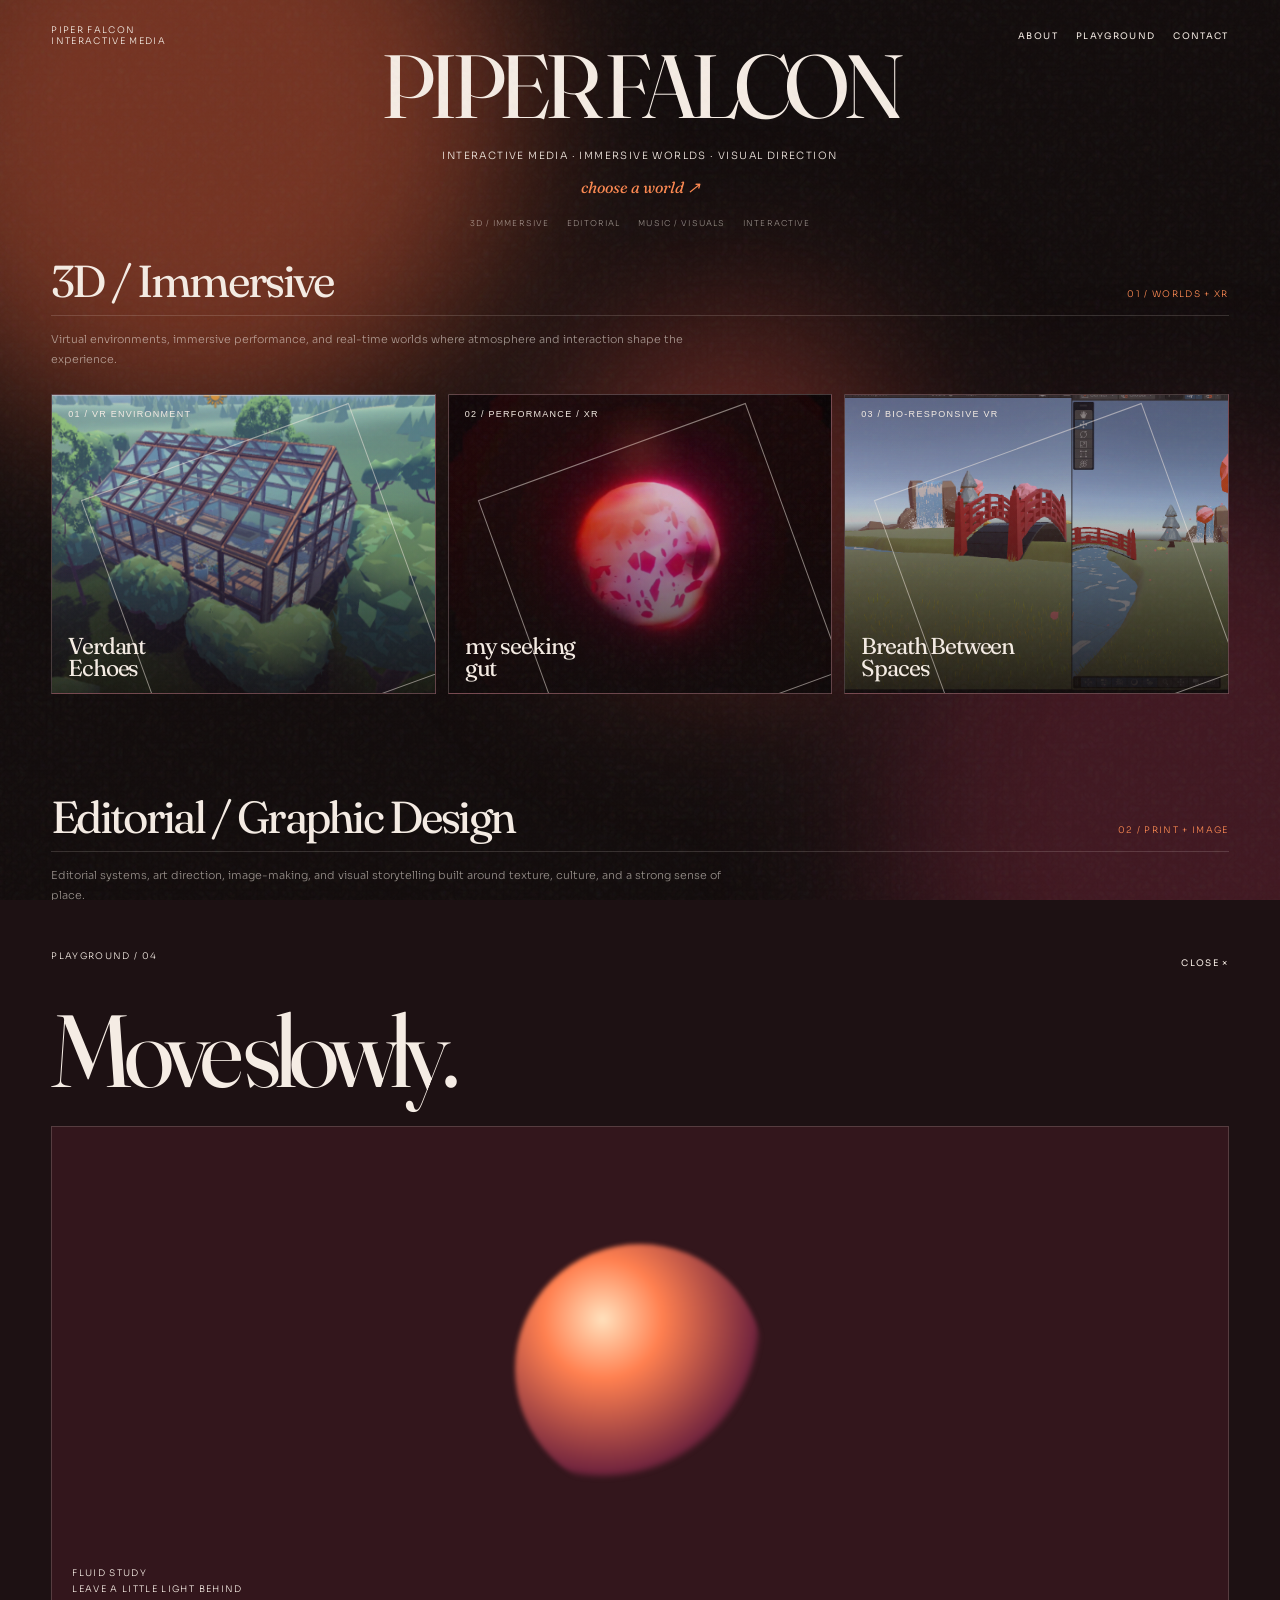
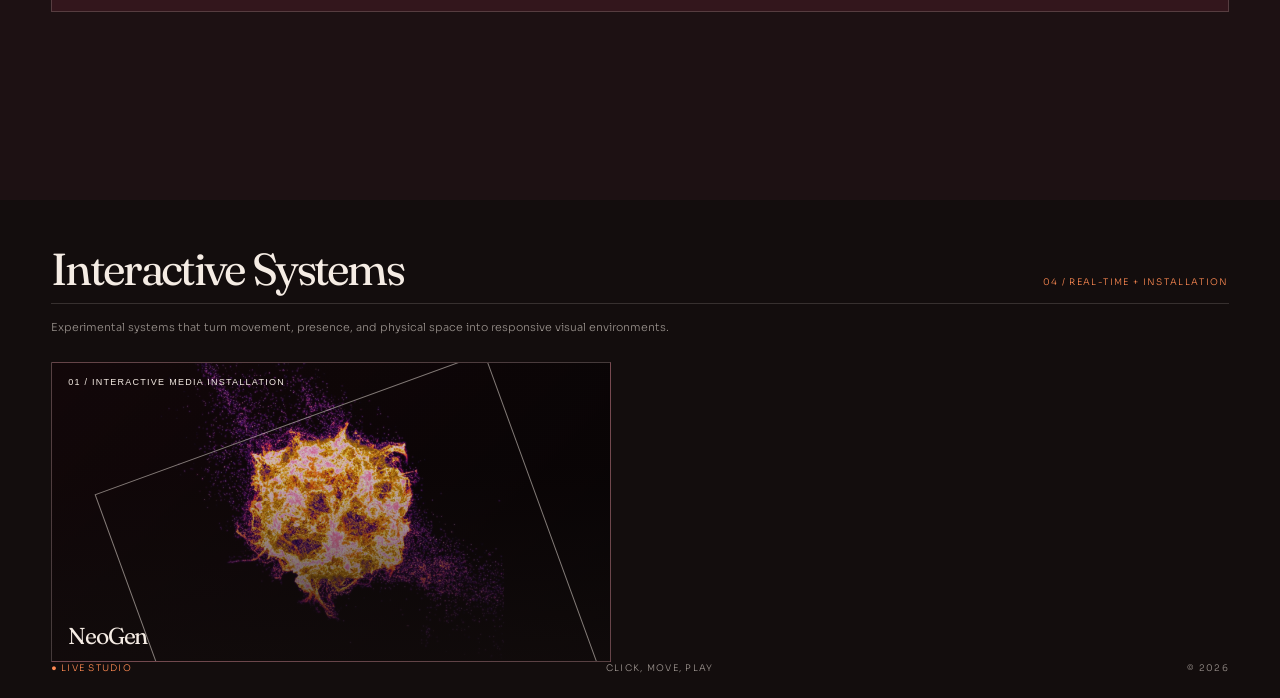
==== commit d0dda6a7: "update website format" ====
--- a/index.html
+++ b/index.html
@@ -174,13 +174,75 @@
         transform:none;
         display:inline-block;
     }
-    .work-grid{
+
+    .category-jump{
+        display:flex;
+        justify-content:center;
+        flex-wrap:wrap;
+        gap:8px 18px;
+        margin-top:1.25rem;
+    }
+    .category-jump a{
+        color:rgba(245,236,228,.55);
+        text-decoration:none;
+        font-size:8px;
+        letter-spacing:.14em;
+        text-transform:uppercase;
+        transition:color .25s ease;
+    }
+    .category-jump a:hover{color:var(--orange);}
+
+    .portfolio-categories{
+        width:100%;
+        display:flex;
+        flex-direction:column;
+        gap:clamp(4rem,8vw,8rem);
+        text-align:left;
+    }
+    .category-section{
+        width:100%;
+        scroll-margin-top:40px;
+    }
+    .category-heading{
+        display:flex;
+        align-items:baseline;
+        justify-content:space-between;
+        gap:20px;
+        margin-bottom:1.25rem;
+        padding-bottom:.75rem;
+        border-bottom:1px solid rgba(245,236,228,.16);
+    }
+    .category-heading h2{
+        margin:0;
+        font:400 clamp(1.8rem,3.5vw,3.5rem)/.95 var(--serif);
+        letter-spacing:-.06em;
+    }
+    .category-heading span{
+        color:var(--orange);
+        font-size:9px;
+        letter-spacing:.15em;
+        text-transform:uppercase;
+        white-space:nowrap;
+    }
+    .category-description{
+        max-width:680px;
+        margin:-.35rem 0 1.5rem;
+        color:rgba(245,236,228,.58);
+        font-size:11px;
+        line-height:1.8;
+    }
+    .category-grid{
         display:grid;
-        grid-template-columns:repeat(5,1fr);
+        grid-template-columns:repeat(3,minmax(0,1fr));
         gap:12px;
-        align-self:center;
         width:100%;
     }
+    .category-grid.two{grid-template-columns:repeat(2,minmax(0,1fr));}
+    .category-grid.single{
+        grid-template-columns:minmax(0,1fr);
+        max-width:560px;
+    }
+    .work-grid{width:100%;}
     .project{
         height:clamp(180px,24vw,300px);
         padding:16px;
@@ -558,16 +620,20 @@
             padding:8vh 0 4vh;
             gap:3rem;
         }
-        .work-grid{
-            width:100%;
-            display:grid;
-            grid-template-columns:repeat(2, minmax(120px, 1fr));
-            gap:12px;
-            align-self:center;
-            max-height:70vh;
-            overflow-y:auto;
-            padding-right:6px;
+        .portfolio-categories{gap:4rem;}
+        .category-heading{
+            align-items:flex-start;
+            flex-direction:column;
+            gap:6px;
         }
+        .category-heading h2{font-size:2.2rem;}
+        .category-grid,
+        .category-grid.two,
+        .category-grid.single{
+            grid-template-columns:repeat(2,minmax(0,1fr));
+            max-width:none;
+        }
+        .work-grid{width:100%;}
         .modal{
             grid-template-columns:1fr;
             overflow:auto;
@@ -739,6 +805,16 @@
     transform:translateY(-2px);
 }
 
+#currentDetail .case-gallery img {
+    width:100%;
+    height:auto;
+    aspect-ratio: auto;
+    object-fit: contain;
+    filter: none !important;
+    transform: none;
+    display:block;
+}
+
   </style>
 </head>
 <body>
@@ -765,40 +841,100 @@
     <section class="stage">
         <div class="title">
             <h1>PIPER FALCON</h1>
-            <p>Interactive media · 3D visualization · Graphic design</p>
-            <span class="hint">choose an experiment ↗</span>
+            <p>Interactive media · immersive worlds · visual direction</p>
+            <span class="hint">choose a world ↗</span>
+            <div class="category-jump">
+                <a href="#immersive-work">3D / Immersive</a>
+                <a href="#editorial-work">Editorial</a>
+                <a href="#music-work">Music / Visuals</a>
+                <a href="#interactive-work">Interactive</a>
+            </div>
         </div>
-        <div class="work-grid" aria-label="Projects">
-            <button class="project image-project" data-project="Verdant Echoes">
-                <img src="images/verdant-exterior.png" alt="Verdant Echoes virtual greenhouse exterior">
-                <small>01 / VR environment</small>
-                <strong>Verdant<br>Echoes</strong>
-            </button>
-            <button class="project image-project" data-project="my seeking gut">
-                <img src="images/seeking-gut-nebula.png" alt="Generative nebula visual for my seeking gut">
-                <small>02 / performance / XR</small>
-                <strong>my seeking<br>gut</strong>
-            </button>
-            <button class="project image-project" data-project="Breath Between Spaces">
-                <img src="images/breath-environment-overview.png" alt="Breath Between Spaces virtual garden">
-                <small>03 / bio-responsive VR</small>
-                <strong>Breath Between<br>Spaces</strong>
-            </button>
-            <button class="project" data-project="Creative Direction">
-                <img src="images/creative-hero.jpg" alt="Creative Direction">
-                <small>04 / Graphic Design and Kinetic Design</small>
-                <strong>Creative<br>Direction</strong>
-            </button>
-            <button class="project" data-project="NeoGen">
-                <img src="images/neoGen-cover.jpg" alt="NeoGen Installation Proposal">
-                <small>05 / Interactive Media Installation</small>
-                <strong>NeoGen</strong>
-            </button>
-            <button class="project image-project" data-project="Rip Current / 1997">
-                <img src="images/surf-cover.jpg" alt="Coastline 1997 magazine cover">
-                <small>06 / Editorial Design</small>
-                <strong>Rip Current<br>/ 1997</strong>
-            </button>
+        <div class="portfolio-categories" aria-label="Selected work">
+
+            <section class="category-section" id="immersive-work">
+                <div class="category-heading">
+                    <h2>3D / Immersive</h2>
+                    <span>01 / worlds + XR</span>
+                </div>
+                <p class="category-description">
+                    Virtual environments, immersive performance, and real-time worlds where atmosphere and interaction shape the experience.
+                </p>
+                <div class="category-grid">
+                    <button class="project image-project" data-project="Verdant Echoes">
+                        <img src="images/verdant-exterior.png" alt="Verdant Echoes virtual greenhouse exterior">
+                        <small>01 / VR environment</small>
+                        <strong>Verdant<br>Echoes</strong>
+                    </button>
+                    <button class="project image-project" data-project="my seeking gut">
+                        <img src="images/seeking-gut-nebula.png" alt="Generative nebula visual for my seeking gut">
+                        <small>02 / performance / XR</small>
+                        <strong>my seeking<br>gut</strong>
+                    </button>
+                    <button class="project image-project" data-project="Breath Between Spaces">
+                        <img src="images/breath-environment-overview.png" alt="Breath Between Spaces virtual garden">
+                        <small>03 / bio-responsive VR</small>
+                        <strong>Breath Between<br>Spaces</strong>
+                    </button>
+                </div>
+            </section>
+
+            <section class="category-section" id="editorial-work">
+                <div class="category-heading">
+                    <h2>Editorial / Graphic Design</h2>
+                    <span>02 / print + image</span>
+                </div>
+                <p class="category-description">
+                    Editorial systems, art direction, image-making, and visual storytelling built around texture, culture, and a strong sense of place.
+                </p>
+                <div class="category-grid single">
+                    <button class="project image-project" data-project="Rip Current / 1997">
+                        <img src="images/surf-cover.jpg" alt="Coastline 1997 magazine cover">
+                        <small>01 / Editorial Design</small>
+                        <strong>Rip Current<br>/ 1997</strong>
+                    </button>
+                </div>
+            </section>
+
+            <section class="category-section" id="music-work">
+                <div class="category-heading">
+                    <h2>Music / Visual Direction</h2>
+                    <span>03 / artist worlds</span>
+                </div>
+                <p class="category-description">
+                    Speculative artist identities alongside an in-progress live visual and lighting system developed with Jordan Rein's band.
+                </p>
+                <div class="category-grid two">
+                    <button class="project image-project" data-project="Creative Direction">
+                        <img src="images/creative-hero.jpg" alt="Creative Direction for musicians">
+                        <small>01 / artist creative direction</small>
+                        <strong>Creative<br>Direction</strong>
+                    </button>
+                    <button class="project image-project" data-project="Jordan Rein / Live Visuals">
+                        <img src="images/jordan-rein-hero.jpg" alt="Jordan Rein live visual and lighting system concept">
+                        <small>02 / live visuals + lighting / in development</small>
+                        <strong>Jordan Rein<br>/ Live Visuals</strong>
+                    </button>
+                </div>
+            </section>
+
+            <section class="category-section" id="interactive-work">
+                <div class="category-heading">
+                    <h2>Interactive Systems</h2>
+                    <span>04 / real-time + installation</span>
+                </div>
+                <p class="category-description">
+                    Experimental systems that turn movement, presence, and physical space into responsive visual environments.
+                </p>
+                <div class="category-grid single">
+                    <button class="project image-project" data-project="NeoGen">
+                        <img src="images/neoGen-cover.jpg" alt="NeoGen interactive installation proposal">
+                        <small>01 / interactive media installation</small>
+                        <strong>NeoGen</strong>
+                    </button>
+                </div>
+            </section>
+
         </div>
     </section>
 
@@ -1163,6 +1299,80 @@
                 <p>As part of the pitch, I designed three deployment paths to fit different festival environments — a floor projection setup (most intuitive, particles emerging from participants' feet), a vertical LED wall (easiest to deploy, most self-contained), and an enclosed canopy or dome structure (most immersive, projecting the particle field overhead). Each configuration was scoped with its own spatial footprint, power, lighting, and budget requirements, ranging from roughly $800 for a simple LED wall setup to $8,000 for a full dome installation — giving festival organizers flexibility depending on venue and budget.</p>
             </div>
 
+            <div class="case-study" id="jordanDetail">
+                <h4>01 / Live Visual Direction</h4>
+                <div class="case-gallery environment">
+                    <figure>
+                        <img src="images/jordan-rein-hero.jpg" alt="Jordan Rein live visual and lighting system concept">
+                        <figcaption class="asset-label">Live show visual system / in development</figcaption>
+                    </figure>
+                </div>
+                <h3>Project overview</h3>
+                <p>This is an ongoing visual and lighting development project for Jordan Rein's band, focused on building a live show language that feels atmospheric, tactile, and organic rather than like a conventional DJ visual package. The system combines projection, custom lighting, live camera imagery, analog-inspired processing, and purpose-built visual assets into a flexible toolkit for performance.</p>
+
+                <h3>Creative direction</h3>
+                <p>The visual direction centers on imperfect physical textures: water, shadows, reflections, film and VHS artifacts, cracked surfaces, soft light, and slow-moving organic forms. Instead of filling the stage with constant high-energy graphics, the goal is to create moments that breathe with the music and make the performers feel embedded inside the environment.</p>
+
+                <h4>02 / Lighting language</h4>
+                <div class="case-gallery">
+                    <figure>
+                        <img src="images/jordan-gobo-study.jpg" alt="Custom gobo and projection lighting study">
+                        <figcaption class="asset-label">Custom gobo / light texture studies</figcaption>
+                    </figure>
+                    <figure>
+                        <img src="images/jordan-lighting-concept.jpg" alt="Jordan Rein lighting concept study">
+                        <figcaption class="asset-label">Warm spotlight + organic shadow research</figcaption>
+                    </figure>
+                </div>
+                <p>A small lighting vocabulary keeps the show cohesive: warm white profile lighting, custom E-size gobos, hard-edged shadows, water-like patterns, blinds or golden-hour textures, cracks, ripples, and distorted line work. The approach is intentionally simple and physical, using light as an active material instead of relying on a large number of fixtures.</p>
+
+                <h4>03 / Live camera + projection</h4>
+                <div class="case-gallery environment">
+                    <figure>
+                        <video controls muted loop playsinline preload="metadata" poster="images/jordan-camera-study.jpg">
+                            <source src="images/jordan-camera-study.mp4" type="video/mp4">
+                        </video>
+                        <figcaption class="asset-label">Live camera / analog processing study</figcaption>
+                    </figure>
+                </div>
+                <p>One of the central experiments is projecting live footage from an iPhone or camcorder and deliberately degrading or delaying the image. Camera footage can be processed through TouchDesigner to introduce ghosting, feedback, blur, noise, scan lines, and other analog-looking artifacts before being sent to the projector. This creates a live image that feels closer to a physical video artifact than a polished digital feed.</p>
+
+                <h4>04 / Analog visual experiments</h4>
+                <div class="case-gallery">
+                    <figure>
+                        <img src="images/jordan-liquid-light.jpg" alt="Liquid light projection experiment for Jordan Rein live visuals">
+                        <figcaption class="asset-label">Liquid light / oil + water projection study</figcaption>
+                    </figure>
+                    <figure>
+                        <img src="images/jordan-analog-study.jpg" alt="Analog texture and VHS visual study">
+                        <figcaption class="asset-label">Analog texture / VHS-inspired processing</figcaption>
+                    </figure>
+                </div>
+                <p>Additional experiments explore liquid light projection, oil and water movement, textured glass, CRT/video artifacts, and physical materials placed between light and camera. These tests help build a library of source material that can be captured, manipulated, and recombined during a show.</p>
+
+                <h4>05 / TouchDesigner visual system</h4>
+                <div class="case-gallery">
+                    <figure>
+                        <img src="images/jordan-touchdesigner.jpg" alt="TouchDesigner live visual system for Jordan Rein">
+                        <figcaption class="asset-label">Real-time visual processing system</figcaption>
+                    </figure>
+                    <figure>
+                        <img src="images/jordan-visuals-study.jpg" alt="Pre-made TouchDesigner visual studies">
+                        <figcaption class="asset-label">Pre-made visual studies / motion language</figcaption>
+                    </figure>
+                </div>
+                <p>TouchDesigner acts as the real-time layer that can combine live camera input, pre-made visual studies, analog-style effects, and reactive processing. A MIDI controller can be used to move between visual states, adjust parameters, and introduce variation without interrupting the performance. The system is designed as a small set of modular tools rather than one fixed video sequence.</p>
+
+                <h4>06 / Performance system</h4>
+                <p>The developing setup can scale from a lightweight projector-and-camera configuration to a more involved show system with multiple sources. A possible signal path is camera → capture / NDI or wired video input → TouchDesigner → projector, with lighting operating alongside the projection system. The intent is to keep the core setup portable while leaving room for additional layers such as depth-camera interaction, MIDI control, custom gobos, CRT elements, or other physical projection experiments.</p>
+
+                <h3>Current stage</h3>
+                <p>This project is currently in concept development and technical prototyping. The case study documents the visual research, lighting language, hardware experiments, and real-time system being developed toward a future live performance rather than presenting the work as an already completed tour or show.</p>
+
+                <h3>My role</h3>
+                <p>Creative direction, live visual concepting, lighting and projection research, TouchDesigner system development, analog visual experimentation, gobo design, technical planning, and development of a modular visual language for live performance.</p>
+            </div>
+
             <div class="case-study" id="currentDetail">
                 <h4>01 / The Publication</h4>
                 <div class="case-gallery environment">
@@ -1200,14 +1410,6 @@
                         </figcaption>
                     </figure>
 
-                    <figure>
-                        <img src="images/magazine-type.jpg"
-                            alt="Magazine typography exploration">
-                        <figcaption class="asset-label">
-                            Typography &amp; layout studies
-                        </figcaption>
-                    </figure>
-
                 </div>
 
 
@@ -1228,24 +1430,15 @@
                 <h3>The Last Exit Before the Ocean</h3>
 
                 <p>
-                    Every road trip starts with the same promise: we'll leave before sunrise, we'll only bring what fits in the trunk, and we'll definitely make it back on time. None of those things ever happen.
+                    The road trip feature became an opportunity to explore editorial pacing and visual storytelling. I built the layout around bold type, layered imagery, and a loose grid system to create contrast between structured information and the imperfect energy of a 90s-inspired publication.
                 </p>
 
-                <p>
-                    Somewhere between the first gas station coffee and the fourth wrong turn, the destination stops mattering. Windows stay down. The stereo gets louder. Conversations drift from tomorrow's waves to the people we'll probably never see again.
-                </p>
-
-                <p>
-                    We measured time differently that summer — not by days, but by sunsets, gas receipts, playlists, and how much sand collected on the floor of the car.
-                </p>
-
-
                 <h4>04 / Music &amp; Culture</h4>
 
                 <div class="case-gallery">
 
                     <figure>
-                        <img src="images/sugarstatic.jpg"
+                        <img src="images/jadu-editorial2.jpg"
                             alt="Coastline music editorial spread">
                         <figcaption class="asset-label">
                             Music Advertisement Spread / Sugar Static
@@ -1253,7 +1446,7 @@
                     </figure>
 
                     <figure>
-                        <img src="images/coastline-music-spread.jpg"
+                        <img src="images/punk-page.jpg"
                             alt="Coastline alternative music editorial">
                         <figcaption class="asset-label">
                             Artist feature &amp; record culture
@@ -1263,7 +1456,7 @@
                 </div>
 
                 <p>
-                    Music became another way of documenting the world of the issue. I treated albums, mixtapes, local shows, and record stores as part of the same cultural landscape as surfing and travel. The editorial language shifts between photography, handwritten annotations, track lists, reviews, and found imagery to make the section feel personal rather than promotional.
+                    I wanted these pages to feel less like traditional music advertisements and more like visual artifacts from the worlds of the artists themselves. Experimenting with scale, texture, typography, and image treatment allowed me to build distinct visual identities while keeping the layouts connected to the larger editorial language.
                 </p>
 
 
@@ -1272,7 +1465,7 @@
                 <div class="case-gallery">
 
                     <figure>
-                        <img src="images/sugar-static-ad.jpg"
+                        <img src="images/sugarstatic.jpg"
                             alt="Sugar Static surreal vinyl advertisement">
                         <figcaption class="asset-label">
                             Sugar Static / No One Home — vinyl campaign
@@ -1280,7 +1473,7 @@
                     </figure>
 
                     <figure>
-                        <img src="images/sugar-static-record.jpg"
+                        <img src="images/ad-visualization.png"
                             alt="Sugar Static vinyl record and album sleeve on beach">
                         <figcaption class="asset-label">
                             Album product visualization
@@ -1294,37 +1487,6 @@
                 <p>
                     I created a speculative music advertisement for fictional band Sugar Static and their album <em>No One Home</em>. The campaign turns the vinyl record into a surreal swimming pool, transforming the physical format of the music into an environment. The facing page shifts from surreal image-making into a tactile product composition, presenting the record and sleeve as an object found on the beach.
                 </p>
-
-
-                <h4>06 / Editorial System</h4>
-
-                <div class="case-gallery">
-
-                    <figure>
-                        <img src="images/coastline-spread-01.jpg"
-                            alt="Coastline editorial magazine spread">
-                        <figcaption class="asset-label">
-                            Feature spread
-                        </figcaption>
-                    </figure>
-
-                    <figure>
-                        <img src="images/coastline-spread-02.jpg"
-                            alt="Coastline editorial magazine layout">
-                        <figcaption class="asset-label">
-                            Culture &amp; photography spread
-                        </figcaption>
-                    </figure>
-
-                    <figure>
-                        <img src="images/coastline-spread-03.jpg"
-                            alt="Coastline magazine advertising spread">
-                        <figcaption class="asset-label">
-                            Editorial advertising system
-                        </figcaption>
-                    </figure>
-
-                </div>
 
 
                 <h3>My role</h3>
@@ -1411,7 +1573,8 @@
         breathDetail=document.querySelector('#breathDetail'), 
         creativeDetail=document.querySelector('#creativeDetail'),
         installationDetail=document.querySelector('#installationDetail'),
-        currentDetail=document.querySelector('#currentDetail');
+        currentDetail=document.querySelector('#currentDetail'),
+        jordanDetail=document.querySelector('#jordanDetail');
         
     const projects={
         "Verdant Echoes":["VR environment / 2025","An immersive VR installation exploring the emotional symbolism of plants across American and Korean cultural contexts."],
@@ -1419,7 +1582,8 @@
         "Breath Between Spaces":["Bio-Responsive VR / 2026","A VR experience exploring breath, presence, and restorative interaction through immersive environments."],
         "Creative Direction":["Visual Concept Work / 2026","Visual identities, promotional campaigns, and speculative branding for music artists.."],
         "NeoGen":["Interactive Installation / 2026","A real-time interactive installation concept where participant movement shapes a living particle system, designed for Seven Stars Music Festival."],
-        "Rip Current / 1997":["Editorial Design / 2026", "A fictional 1990s-inspired surf and culture magazine exploring road trips, music, photography, and the fleeting feeling of summer."]
+        "Rip Current / 1997":["Editorial Design / 2026", "A fictional 1990s-inspired surf and culture magazine exploring road trips, music, photography, and the fleeting feeling of summer."],
+        "Jordan Rein / Live Visuals":["Live Visuals + Lighting / In Development","An ongoing live show system for Jordan Rein's band combining projection, custom lighting, live camera processing, analog-inspired visuals, and TouchDesigner."]
 
     };
 
@@ -1442,6 +1606,7 @@
             let isCreative=name==='Creative Direction';
             let isInstallation=name==='NeoGen';
             let isCurrent=name==='Rip Current / 1997';
+            let isJordan=name==='Jordan Rein / Live Visuals';
 
             
             verdantDetail.classList.toggle('show',isVerdant);
@@ -1450,16 +1615,17 @@
             creativeDetail.classList.toggle('show',isCreative);
             installationDetail.classList.toggle('show', isInstallation);
             currentDetail.classList.toggle('show',isCurrent);
+            jordanDetail.classList.toggle('show',isJordan);
 
             
             modalArt.classList.toggle(
                 'has-image',
-                isVerdant || isBreath || isCreative || isInstallation || isCurrent
+                isVerdant || isBreath || isCreative || isInstallation || isCurrent || isJordan
             );
             
             modalArt.classList.toggle(
                 'has-video',
-                isGut || isBreath || isCreative || isInstallation
+                isGut || isBreath || isCreative || isInstallation || isJordan
             );
             
             modalArt.innerHTML=
@@ -1475,7 +1641,9 @@
                                     ? '<img src="images/neoGen-cover.jpg" alt="NeoGen Cover">'
                                     : isCurrent
                                         ? '<img src="images/surf-cover.jpg" alt="Editorial Design">'
-                                        : '';
+                                        : isJordan
+                                             ? '<img src="images/jordan-rein-hero.jpg" alt="Jordan Rein live visual and lighting system concept">'
+                                             : '';;
                             
             modal.classList.add('open');
         });
@@ -1663,4 +1831,5 @@
                 requestAnimationFrame(fadeTrail)
             })();
   </script>
-</body></html>
+</body>
+</html>
